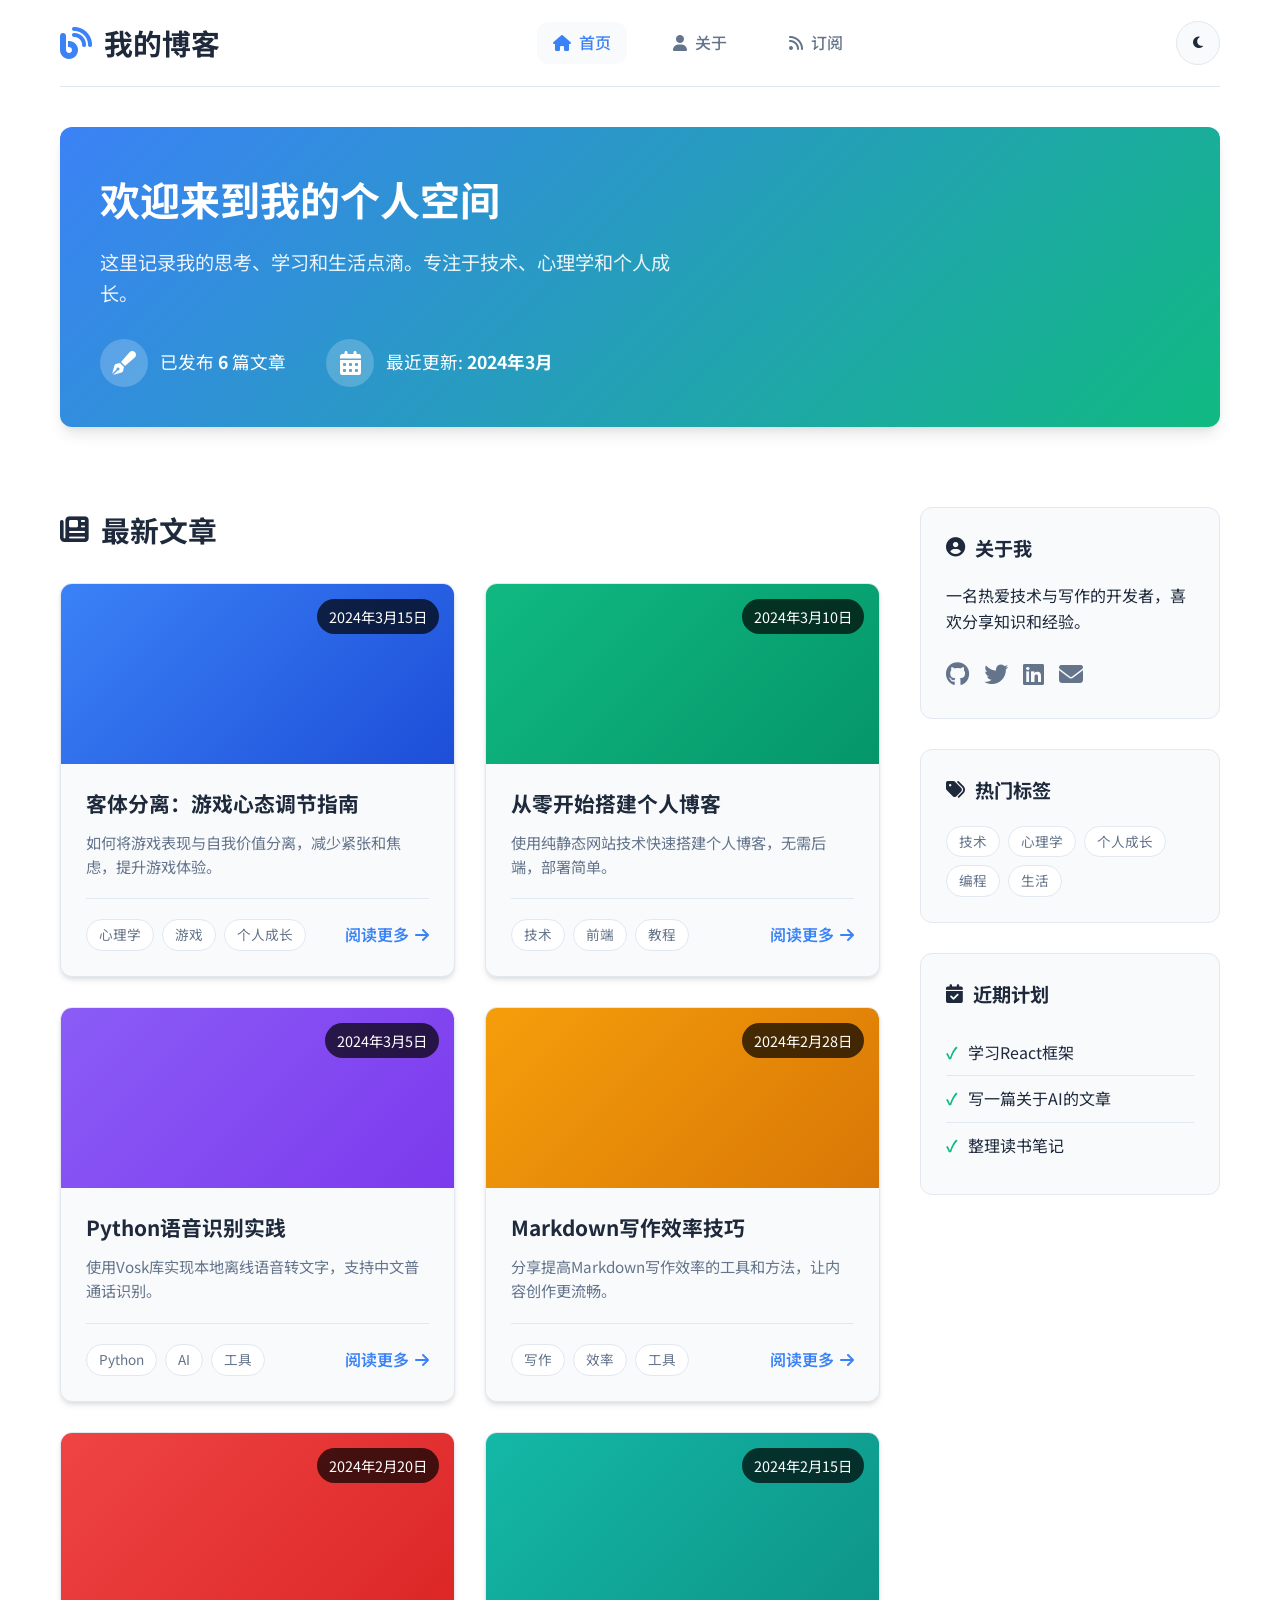
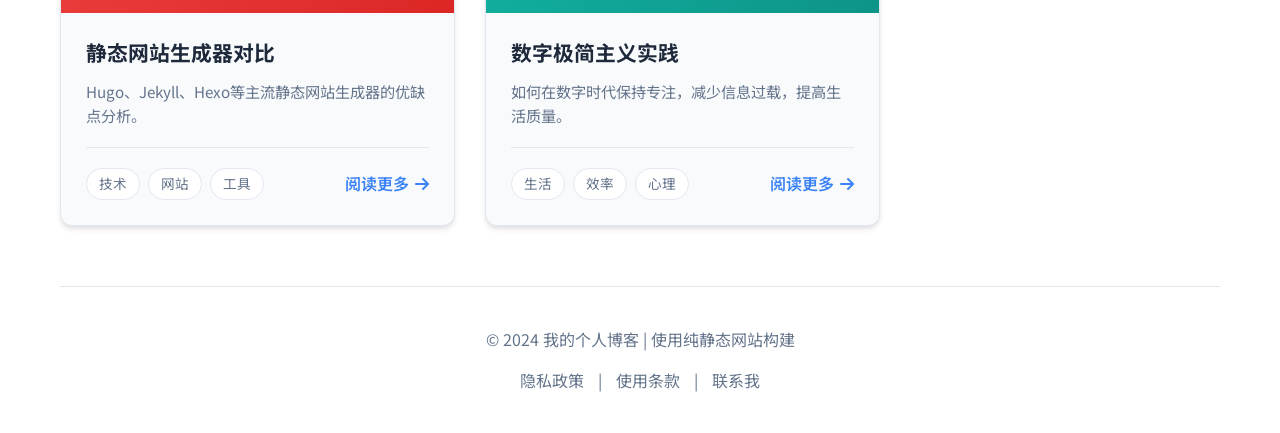
==== index.html @ 73af2bd0 "Add files via upload" ====
<!DOCTYPE html>
<html lang="zh-CN">
<head>
    <meta charset="UTF-8">
    <meta name="viewport" content="width=device-width, initial-scale=1.0">
    <title>我的个人博客</title>
    <link rel="stylesheet" href="style.css">
    <link rel="stylesheet" href="https://cdnjs.cloudflare.com/ajax/libs/font-awesome/6.4.0/css/all.min.css">
    <link href="https://fonts.googleapis.com/css2?family=Inter:wght@400;500;600;700&family=Noto+Sans+SC:wght@400;500;700&display=swap" rel="stylesheet">
</head>
<body>
    <div class="container">
        <!-- 导航栏 -->
        <header class="header">
            <div class="logo">
                <i class="fas fa-blog"></i>
                <h1>我的博客</h1>
            </div>
            <nav class="nav">
                <a href="index.html" class="active"><i class="fas fa-home"></i> 首页</a>
                <a href="#"><i class="fas fa-user"></i> 关于</a>
                <a href="#"><i class="fas fa-rss"></i> 订阅</a>
            </nav>
            <button class="theme-toggle" id="themeToggle">
                <i class="fas fa-moon"></i>
            </button>
        </header>

        <!-- 主要内容 -->
        <main class="main">
            <!-- 欢迎部分 -->
            <section class="hero">
                <h2>欢迎来到我的个人空间</h2>
                <p>这里记录我的思考、学习和生活点滴。专注于技术、心理学和个人成长。</p>
                <div class="stats">
                    <div class="stat">
                        <i class="fas fa-pen-fancy"></i>
                        <span>已发布 <strong id="articleCount">3</strong> 篇文章</span>
                    </div>
                    <div class="stat">
                        <i class="fas fa-calendar-alt"></i>
                        <span>最近更新: <strong>2024年3月</strong></span>
                    </div>
                </div>
            </section>

            <!-- 文章列表 -->
            <section class="articles">
                <h3><i class="fas fa-newspaper"></i> 最新文章</h3>
                <div class="article-grid" id="articleGrid">
                    <!-- 文章卡片将通过JavaScript动态加载 -->
                </div>
            </section>

            <!-- 侧边栏 -->
            <aside class="sidebar">
                <div class="widget">
                    <h4><i class="fas fa-user-circle"></i> 关于我</h4>
                    <p>一名热爱技术与写作的开发者，喜欢分享知识和经验。</p>
                    <div class="social-links">
                        <a href="#"><i class="fab fa-github"></i></a>
                        <a href="#"><i class="fab fa-twitter"></i></a>
                        <a href="#"><i class="fab fa-linkedin"></i></a>
                        <a href="#"><i class="fas fa-envelope"></i></a>
                    </div>
                </div>
                <div class="widget">
                    <h4><i class="fas fa-tags"></i> 热门标签</h4>
                    <div class="tags">
                        <span class="tag">技术</span>
                        <span class="tag">心理学</span>
                        <span class="tag">个人成长</span>
                        <span class="tag">编程</span>
                        <span class="tag">生活</span>
                    </div>
                </div>
                <div class="widget">
                    <h4><i class="fas fa-calendar-check"></i> 近期计划</h4>
                    <ul class="plans">
                        <li>学习React框架</li>
                        <li>写一篇关于AI的文章</li>
                        <li>整理读书笔记</li>
                    </ul>
                </div>
            </aside>
        </main>

        <!-- 页脚 -->
        <footer class="footer">
            <p>© 2024 我的个人博客 | 使用纯静态网站构建</p>
            <p class="footer-links">
                <a href="#">隐私政策</a> |
                <a href="#">使用条款</a> |
                <a href="mailto:contact@example.com">联系我</a>
            </p>
        </footer>
    </div>

    <!-- JavaScript -->
    <script src="script.js"></script>
</body>
</html>
---- style.css ----
/* CSS重置和基础样式 */
* {
    margin: 0;
    padding: 0;
    box-sizing: border-box;
}

:root {
    /* 亮色主题变量 */
    --primary-color: #3b82f6;
    --secondary-color: #10b981;
    --bg-color: #ffffff;
    --surface-color: #f8fafc;
    --text-color: #1e293b;
    --text-secondary: #64748b;
    --border-color: #e2e8f0;
    --shadow: 0 4px 6px -1px rgba(0, 0, 0, 0.1), 0 2px 4px -1px rgba(0, 0, 0, 0.06);
    --shadow-lg: 0 10px 15px -3px rgba(0, 0, 0, 0.1), 0 4px 6px -2px rgba(0, 0, 0, 0.05);
    --radius: 12px;
    --transition: all 0.3s ease;
}

.dark-theme {
    /* 暗色主题变量 */
    --primary-color: #60a5fa;
    --secondary-color: #34d399;
    --bg-color: #0f172a;
    --surface-color: #1e293b;
    --text-color: #f1f5f9;
    --text-secondary: #94a3b8;
    --border-color: #334155;
    --shadow: 0 4px 6px -1px rgba(0, 0, 0, 0.3), 0 2px 4px -1px rgba(0, 0, 0, 0.2);
    --shadow-lg: 0 10px 15px -3px rgba(0, 0, 0, 0.3), 0 4px 6px -2px rgba(0, 0, 0, 0.2);
}

body {
    font-family: 'Noto Sans SC', 'Inter', sans-serif;
    background-color: var(--bg-color);
    color: var(--text-color);
    line-height: 1.6;
    transition: var(--transition);
    min-height: 100vh;
}

.container {
    max-width: 1200px;
    margin: 0 auto;
    padding: 0 20px;
}

/* 头部样式 */
.header {
    display: flex;
    justify-content: space-between;
    align-items: center;
    padding: 20px 0;
    border-bottom: 1px solid var(--border-color);
    margin-bottom: 40px;
}

.logo {
    display: flex;
    align-items: center;
    gap: 12px;
}

.logo i {
    font-size: 2rem;
    color: var(--primary-color);
}

.logo h1 {
    font-size: 1.8rem;
    font-weight: 700;
}

.nav {
    display: flex;
    gap: 30px;
}

.nav a {
    text-decoration: none;
    color: var(--text-secondary);
    font-weight: 500;
    display: flex;
    align-items: center;
    gap: 8px;
    transition: var(--transition);
    padding: 8px 16px;
    border-radius: var(--radius);
}

.nav a:hover {
    color: var(--primary-color);
    background-color: var(--surface-color);
}

.nav a.active {
    color: var(--primary-color);
    background-color: var(--surface-color);
}

.theme-toggle {
    background: var(--surface-color);
    border: 1px solid var(--border-color);
    color: var(--text-color);
    width: 44px;
    height: 44px;
    border-radius: 50%;
    display: flex;
    align-items: center;
    justify-content: center;
    cursor: pointer;
    transition: var(--transition);
}

.theme-toggle:hover {
    transform: rotate(15deg);
    box-shadow: var(--shadow);
}

/* 主要内容布局 */
.main {
    display: grid;
    grid-template-columns: 1fr 300px;
    gap: 40px;
    margin-bottom: 60px;
}

/* 欢迎部分 */
.hero {
    grid-column: 1 / -1;
    background: linear-gradient(135deg, var(--primary-color), var(--secondary-color));
    color: white;
    padding: 40px;
    border-radius: var(--radius);
    margin-bottom: 40px;
    box-shadow: var(--shadow-lg);
}

.hero h2 {
    font-size: 2.5rem;
    margin-bottom: 16px;
    font-weight: 700;
}

.hero p {
    font-size: 1.2rem;
    opacity: 0.9;
    max-width: 600px;
    margin-bottom: 30px;
}

.stats {
    display: flex;
    gap: 40px;
    flex-wrap: wrap;
}

.stat {
    display: flex;
    align-items: center;
    gap: 12px;
    font-size: 1.1rem;
}

.stat i {
    font-size: 1.5rem;
    background: rgba(255, 255, 255, 0.2);
    width: 48px;
    height: 48px;
    border-radius: 50%;
    display: flex;
    align-items: center;
    justify-content: center;
}

/* 文章列表 */
.articles h3 {
    font-size: 1.8rem;
    margin-bottom: 30px;
    display: flex;
    align-items: center;
    gap: 12px;
}

.article-grid {
    display: grid;
    grid-template-columns: repeat(auto-fill, minmax(300px, 1fr));
    gap: 30px;
}

.article-card {
    background: var(--surface-color);
    border-radius: var(--radius);
    overflow: hidden;
    box-shadow: var(--shadow);
    transition: var(--transition);
    border: 1px solid var(--border-color);
}

.article-card:hover {
    transform: translateY(-5px);
    box-shadow: var(--shadow-lg);
}

.article-image {
    height: 180px;
    background: linear-gradient(135deg, var(--primary-color), var(--secondary-color));
    position: relative;
}

.article-date {
    position: absolute;
    top: 15px;
    right: 15px;
    background: rgba(0, 0, 0, 0.7);
    color: white;
    padding: 6px 12px;
    border-radius: 20px;
    font-size: 0.9rem;
}

.article-content {
    padding: 25px;
}

.article-content h4 {
    font-size: 1.3rem;
    margin-bottom: 12px;
    line-height: 1.4;
}

.article-content p {
    color: var(--text-secondary);
    margin-bottom: 20px;
    font-size: 0.95rem;
}

.article-meta {
    display: flex;
    justify-content: space-between;
    align-items: center;
    padding-top: 20px;
    border-top: 1px solid var(--border-color);
}

.tags {
    display: flex;
    gap: 8px;
    flex-wrap: wrap;
}

.tag {
    background: var(--bg-color);
    color: var(--text-secondary);
    padding: 4px 12px;
    border-radius: 20px;
    font-size: 0.85rem;
    border: 1px solid var(--border-color);
}

.read-more {
    color: var(--primary-color);
    text-decoration: none;
    font-weight: 600;
    display: flex;
    align-items: center;
    gap: 6px;
    transition: var(--transition);
}

.read-more:hover {
    gap: 10px;
}

/* 侧边栏 */
.sidebar {
    display: flex;
    flex-direction: column;
    gap: 30px;
}

.widget {
    background: var(--surface-color);
    padding: 25px;
    border-radius: var(--radius);
    border: 1px solid var(--border-color);
}

.widget h4 {
    font-size: 1.2rem;
    margin-bottom: 20px;
    display: flex;
    align-items: center;
    gap: 10px;
}

.social-links {
    display: flex;
    gap: 15px;
    margin-top: 20px;
}

.social-links a {
    color: var(--text-secondary);
    font-size: 1.5rem;
    transition: var(--transition);
}

.social-links a:hover {
    color: var(--primary-color);
    transform: translateY(-3px);
}

.plans {
    list-style: none;
}

.plans li {
    padding: 10px 0;
    border-bottom: 1px solid var(--border-color);
    display: flex;
    align-items: center;
    gap: 10px;
}

.plans li:before {
    content: "✓";
    color: var(--secondary-color);
    font-weight: bold;
}

.plans li:last-child {
    border-bottom: none;
}

/* 页脚 */
.footer {
    text-align: center;
    padding: 40px 0;
    border-top: 1px solid var(--border-color);
    color: var(--text-secondary);
}

.footer-links {
    margin-top: 15px;
}

.footer-links a {
    color: var(--text-secondary);
    text-decoration: none;
    margin: 0 10px;
    transition: var(--transition);
}

.footer-links a:hover {
    color: var(--primary-color);
}

/* 响应式设计 */
@media (max-width: 992px) {
    .main {
        grid-template-columns: 1fr;
    }

    .hero h2 {
        font-size: 2rem;
    }

    .article-grid {
        grid-template-columns: repeat(auto-fill, minmax(280px, 1fr));
    }
}

@media (max-width: 768px) {
    .header {
        flex-direction: column;
        gap: 20px;
        text-align: center;
    }

    .nav {
        flex-wrap: wrap;
        justify-content: center;
    }

    .hero {
        padding: 30px 20px;
    }

    .stats {
        flex-direction: column;
        gap: 20px;
    }

    .article-grid {
        grid-template-columns: 1fr;
    }
}

@media (max-width: 480px) {
    .container {
        padding: 0 15px;
    }

    .logo h1 {
        font-size: 1.5rem;
    }

    .hero h2 {
        font-size: 1.8rem;
    }

    .nav {
        gap: 15px;
    }

    .nav a {
        padding: 6px 12px;
        font-size: 0.9rem;
    }
}
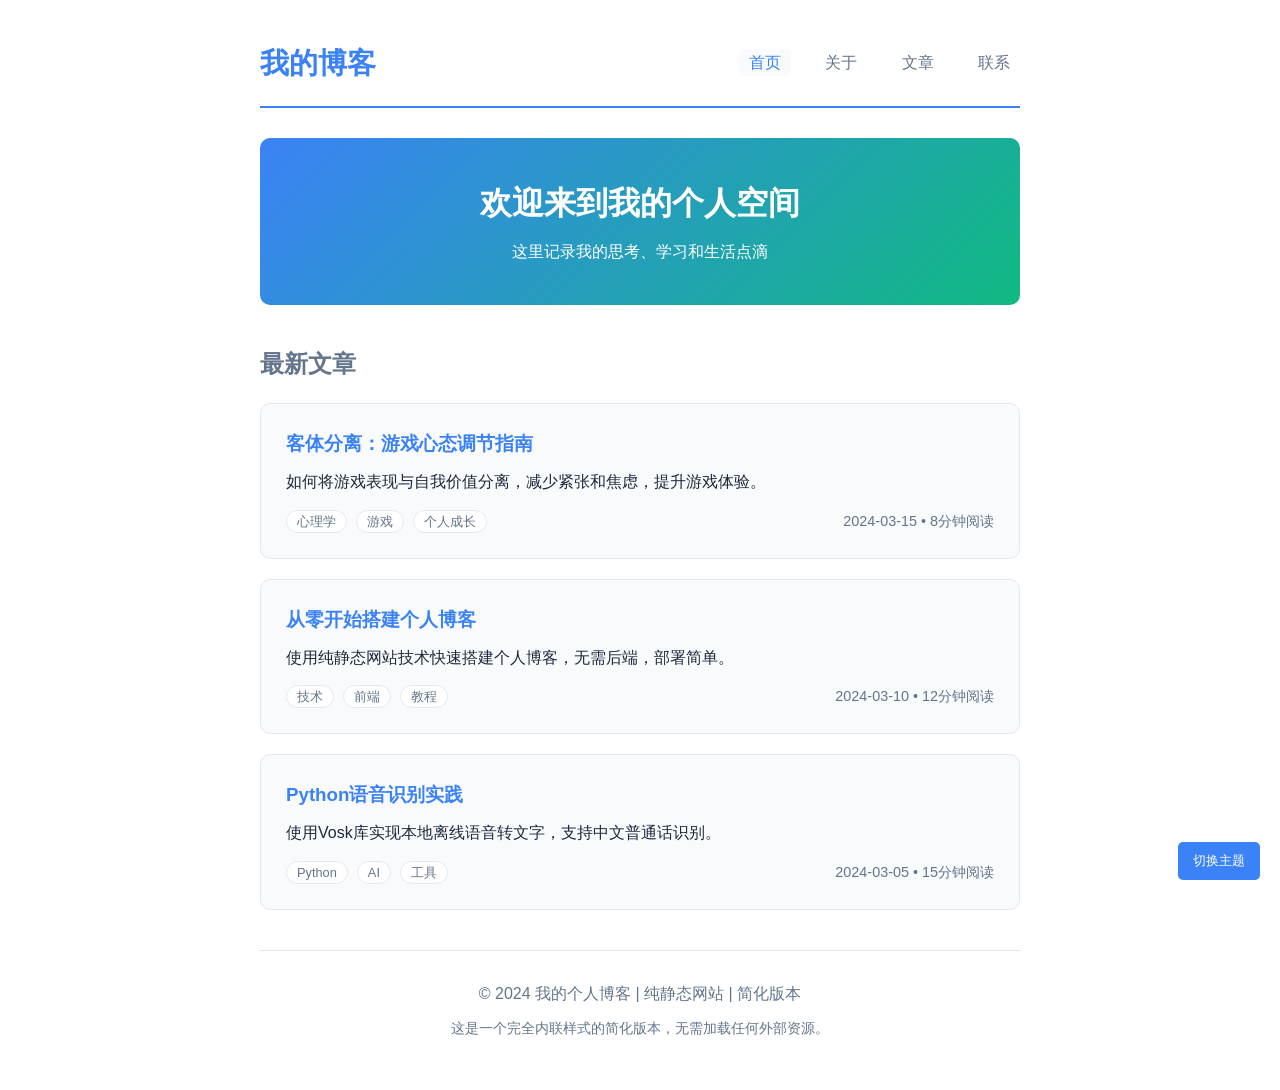
==== commit dc290dbd: "Add files via upload" ====
--- a/index.html
+++ b/index.html
@@ -3,100 +3,265 @@
 <head>
     <meta charset="UTF-8">
     <meta name="viewport" content="width=device-width, initial-scale=1.0">
-    <title>我的个人博客</title>
-    <link rel="stylesheet" href="style.css">
-    <link rel="stylesheet" href="https://cdnjs.cloudflare.com/ajax/libs/font-awesome/6.4.0/css/all.min.css">
-    <link href="https://fonts.googleapis.com/css2?family=Inter:wght@400;500;600;700&family=Noto+Sans+SC:wght@400;500;700&display=swap" rel="stylesheet">
+    <title>我的个人博客（简化版）</title>
+    <style>
+        /* 完全内联的简化样式，无外部依赖 */
+        :root {
+            --primary: #3b82f6;
+            --secondary: #10b981;
+            --bg: #ffffff;
+            --surface: #f8fafc;
+            --text: #1e293b;
+            --text-secondary: #64748b;
+            --border: #e2e8f0;
+        }
+
+        * {
+            margin: 0;
+            padding: 0;
+            box-sizing: border-box;
+        }
+
+        body {
+            font-family: -apple-system, BlinkMacSystemFont, 'Segoe UI', 'Microsoft YaHei', sans-serif;
+            background: var(--bg);
+            color: var(--text);
+            line-height: 1.6;
+            min-height: 100vh;
+        }
+
+        .container {
+            max-width: 800px;
+            margin: 0 auto;
+            padding: 20px;
+        }
+
+        header {
+            display: flex;
+            justify-content: space-between;
+            align-items: center;
+            padding: 20px 0;
+            border-bottom: 2px solid var(--primary);
+            margin-bottom: 30px;
+        }
+
+        .logo {
+            font-size: 1.8rem;
+            font-weight: bold;
+            color: var(--primary);
+        }
+
+        nav a {
+            margin-left: 20px;
+            text-decoration: none;
+            color: var(--text-secondary);
+            padding: 5px 10px;
+            border-radius: 5px;
+        }
+
+        nav a:hover, nav a.active {
+            background: var(--surface);
+            color: var(--primary);
+        }
+
+        .hero {
+            background: linear-gradient(135deg, var(--primary), var(--secondary));
+            color: white;
+            padding: 40px;
+            border-radius: 10px;
+            margin-bottom: 40px;
+            text-align: center;
+        }
+
+        .hero h2 {
+            font-size: 2rem;
+            margin-bottom: 10px;
+        }
+
+        .articles {
+            margin-bottom: 40px;
+        }
+
+        .article {
+            background: var(--surface);
+            padding: 25px;
+            border-radius: 10px;
+            margin-bottom: 20px;
+            border: 1px solid var(--border);
+            transition: transform 0.3s;
+        }
+
+        .article:hover {
+            transform: translateY(-3px);
+            box-shadow: 0 5px 15px rgba(0,0,0,0.1);
+        }
+
+        .article h3 {
+            color: var(--primary);
+            margin-bottom: 10px;
+        }
+
+        .meta {
+            color: var(--text-secondary);
+            font-size: 0.9rem;
+            margin-top: 15px;
+            display: flex;
+            justify-content: space-between;
+        }
+
+        .tags span {
+            background: var(--bg);
+            padding: 3px 10px;
+            border-radius: 15px;
+            font-size: 0.8rem;
+            margin-right: 5px;
+            border: 1px solid var(--border);
+        }
+
+        footer {
+            text-align: center;
+            padding: 30px 0;
+            color: var(--text-secondary);
+            border-top: 1px solid var(--border);
+            margin-top: 40px;
+        }
+
+        @media (max-width: 768px) {
+            header {
+                flex-direction: column;
+                text-align: center;
+                gap: 15px;
+            }
+
+            nav a {
+                margin: 0 5px;
+            }
+
+            .container {
+                padding: 15px;
+            }
+
+            .hero {
+                padding: 30px 15px;
+            }
+        }
+    </style>
 </head>
 <body>
     <div class="container">
-        <!-- 导航栏 -->
-        <header class="header">
-            <div class="logo">
-                <i class="fas fa-blog"></i>
-                <h1>我的博客</h1>
+        <header>
+            <div class="logo">我的博客</div>
+            <nav>
+                <a href="#" class="active">首页</a>
+                <a href="#">关于</a>
+                <a href="#">文章</a>
+                <a href="#">联系</a>
+            </nav>
+        </header>
+
+        <div class="hero">
+            <h2>欢迎来到我的个人空间</h2>
+            <p>这里记录我的思考、学习和生活点滴</p>
+        </div>
+
+        <div class="articles">
+            <h2 style="margin-bottom: 20px; color: var(--text-secondary);">最新文章</h2>
+
+            <div class="article">
+                <h3>客体分离：游戏心态调节指南</h3>
+                <p>如何将游戏表现与自我价值分离，减少紧张和焦虑，提升游戏体验。</p>
+                <div class="meta">
+                    <div class="tags">
+                        <span>心理学</span>
+                        <span>游戏</span>
+                        <span>个人成长</span>
+                    </div>
+                    <div>2024-03-15 • 8分钟阅读</div>
+                </div>
             </div>
-            <nav class="nav">
-                <a href="index.html" class="active"><i class="fas fa-home"></i> 首页</a>
-                <a href="#"><i class="fas fa-user"></i> 关于</a>
-                <a href="#"><i class="fas fa-rss"></i> 订阅</a>
-            </nav>
-            <button class="theme-toggle" id="themeToggle">
-                <i class="fas fa-moon"></i>
-            </button>
-        </header>
-
-        <!-- 主要内容 -->
-        <main class="main">
-            <!-- 欢迎部分 -->
-            <section class="hero">
-                <h2>欢迎来到我的个人空间</h2>
-                <p>这里记录我的思考、学习和生活点滴。专注于技术、心理学和个人成长。</p>
-                <div class="stats">
-                    <div class="stat">
-                        <i class="fas fa-pen-fancy"></i>
-                        <span>已发布 <strong id="articleCount">3</strong> 篇文章</span>
+
+            <div class="article">
+                <h3>从零开始搭建个人博客</h3>
+                <p>使用纯静态网站技术快速搭建个人博客，无需后端，部署简单。</p>
+                <div class="meta">
+                    <div class="tags">
+                        <span>技术</span>
+                        <span>前端</span>
+                        <span>教程</span>
                     </div>
-                    <div class="stat">
-                        <i class="fas fa-calendar-alt"></i>
-                        <span>最近更新: <strong>2024年3月</strong></span>
+                    <div>2024-03-10 • 12分钟阅读</div>
+                </div>
+            </div>
+
+            <div class="article">
+                <h3>Python语音识别实践</h3>
+                <p>使用Vosk库实现本地离线语音转文字，支持中文普通话识别。</p>
+                <div class="meta">
+                    <div class="tags">
+                        <span>Python</span>
+                        <span>AI</span>
+                        <span>工具</span>
                     </div>
+                    <div>2024-03-05 • 15分钟阅读</div>
                 </div>
-            </section>
-
-            <!-- 文章列表 -->
-            <section class="articles">
-                <h3><i class="fas fa-newspaper"></i> 最新文章</h3>
-                <div class="article-grid" id="articleGrid">
-                    <!-- 文章卡片将通过JavaScript动态加载 -->
-                </div>
-            </section>
-
-            <!-- 侧边栏 -->
-            <aside class="sidebar">
-                <div class="widget">
-                    <h4><i class="fas fa-user-circle"></i> 关于我</h4>
-                    <p>一名热爱技术与写作的开发者，喜欢分享知识和经验。</p>
-                    <div class="social-links">
-                        <a href="#"><i class="fab fa-github"></i></a>
-                        <a href="#"><i class="fab fa-twitter"></i></a>
-                        <a href="#"><i class="fab fa-linkedin"></i></a>
-                        <a href="#"><i class="fas fa-envelope"></i></a>
-                    </div>
-                </div>
-                <div class="widget">
-                    <h4><i class="fas fa-tags"></i> 热门标签</h4>
-                    <div class="tags">
-                        <span class="tag">技术</span>
-                        <span class="tag">心理学</span>
-                        <span class="tag">个人成长</span>
-                        <span class="tag">编程</span>
-                        <span class="tag">生活</span>
-                    </div>
-                </div>
-                <div class="widget">
-                    <h4><i class="fas fa-calendar-check"></i> 近期计划</h4>
-                    <ul class="plans">
-                        <li>学习React框架</li>
-                        <li>写一篇关于AI的文章</li>
-                        <li>整理读书笔记</li>
-                    </ul>
-                </div>
-            </aside>
-        </main>
-
-        <!-- 页脚 -->
-        <footer class="footer">
-            <p>© 2024 我的个人博客 | 使用纯静态网站构建</p>
-            <p class="footer-links">
-                <a href="#">隐私政策</a> |
-                <a href="#">使用条款</a> |
-                <a href="mailto:contact@example.com">联系我</a>
+            </div>
+        </div>
+
+        <footer>
+            <p>© 2024 我的个人博客 | 纯静态网站 | 简化版本</p>
+            <p style="margin-top: 10px; font-size: 0.9rem;">
+                这是一个完全内联样式的简化版本，无需加载任何外部资源。
             </p>
         </footer>
     </div>
 
-    <!-- JavaScript -->
-    <script src="script.js"></script>
+    <script>
+        // 简单的交互功能
+        document.addEventListener('DOMContentLoaded', function() {
+            // 文章点击效果
+            const articles = document.querySelectorAll('.article');
+            articles.forEach(article => {
+                article.addEventListener('click', function() {
+                    const title = this.querySelector('h3').textContent;
+                    alert('打开文章: ' + title + '\n\n这是一个示例功能。');
+                });
+            });
+
+            // 主题切换（简化版）
+            const toggleTheme = document.createElement('button');
+            toggleTheme.textContent = '切换主题';
+            toggleTheme.style.cssText = `
+                position: fixed;
+                bottom: 20px;
+                right: 20px;
+                padding: 10px 15px;
+                background: var(--primary);
+                color: white;
+                border: none;
+                border-radius: 5px;
+                cursor: pointer;
+                z-index: 1000;
+            `;
+            document.body.appendChild(toggleTheme);
+
+            let isDark = false;
+            toggleTheme.addEventListener('click', function() {
+                isDark = !isDark;
+                if (isDark) {
+                    document.documentElement.style.setProperty('--bg', '#1a1a1a');
+                    document.documentElement.style.setProperty('--surface', '#2d2d2d');
+                    document.documentElement.style.setProperty('--text', '#ffffff');
+                    document.documentElement.style.setProperty('--text-secondary', '#aaaaaa');
+                    document.documentElement.style.setProperty('--border', '#444444');
+                } else {
+                    document.documentElement.style.setProperty('--bg', '#ffffff');
+                    document.documentElement.style.setProperty('--surface', '#f8fafc');
+                    document.documentElement.style.setProperty('--text', '#1e293b');
+                    document.documentElement.style.setProperty('--text-secondary', '#64748b');
+                    document.documentElement.style.setProperty('--border', '#e2e8f0');
+                }
+            });
+        });
+    </script>
 </body>
 </html>
